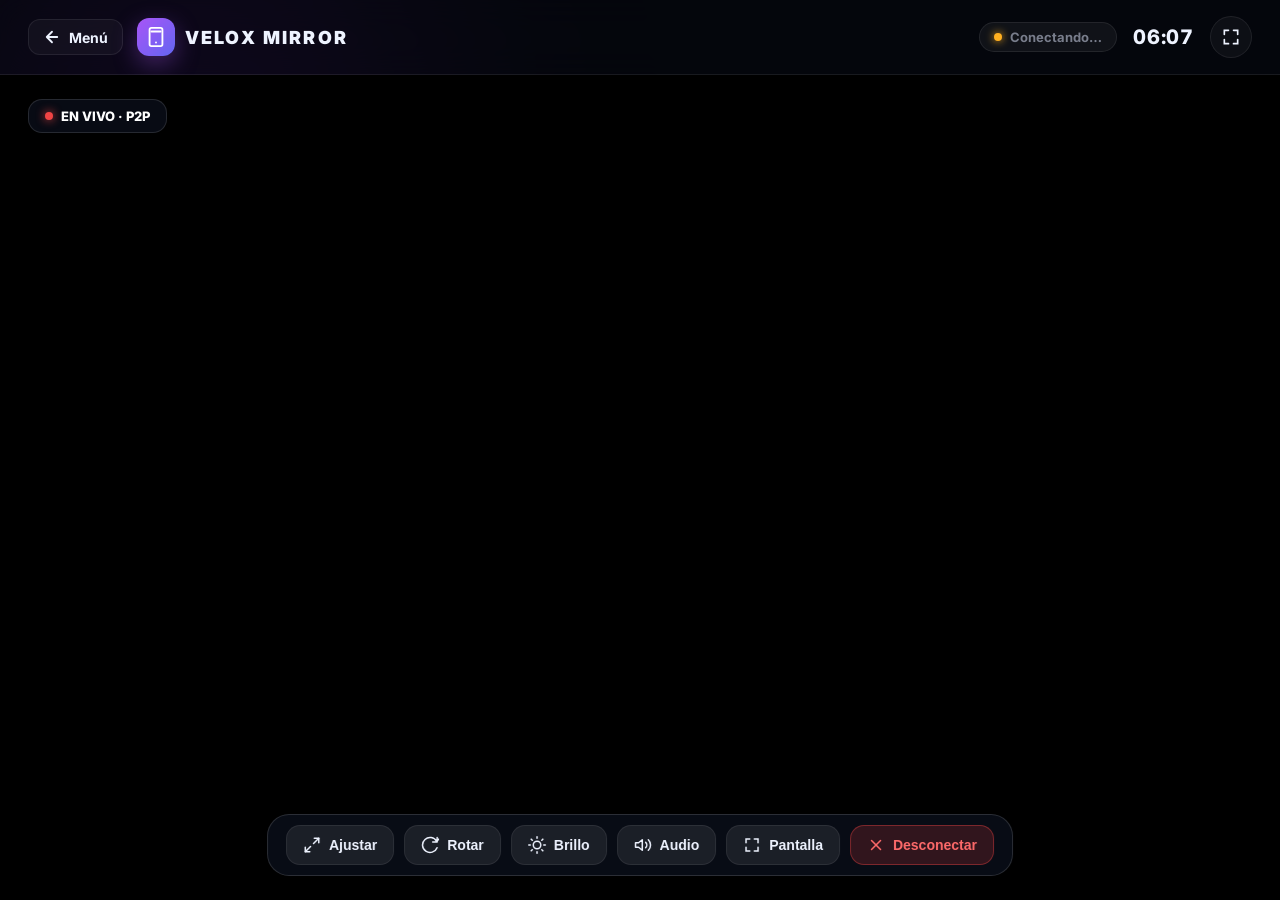
==== compartir.html @ 1353112d "feat: nuevo modulo Compartir Pantalla con WebRTC, QR Code y streaming P2P para Tesla" ====
<!doctype html>
<html lang="es">
<head>
<meta charset="utf-8">
<meta name="viewport" content="width=device-width,initial-scale=1,user-scalable=no">
<title>Compartir Pantalla - VELOX Mirror</title>
<meta name="theme-color" content="#05070d">
<link rel="preconnect" href="https://fonts.googleapis.com">
<link rel="preconnect" href="https://fonts.gstatic.com" crossorigin>
<link href="https://fonts.googleapis.com/css2?family=Inter:wght@400;500;600;700;800;900&display=swap" rel="stylesheet">
<link rel="stylesheet" href="css/compartir.css">
</head>
<body>

<div class="bg-ambient" aria-hidden="true">
  <div class="orb o1"></div>
  <div class="orb o2"></div>
</div>

<div class="app-container">
  <header>
    <div class="brand-group">
      <a href="index.html" class="btn-back" title="Volver al menú principal">
        <svg viewBox="0 0 24 24" fill="none" stroke="currentColor" stroke-width="2.4" stroke-linecap="round" stroke-linejoin="round"><path d="M19 12H5M12 19l-7-7 7-7"/></svg>
        <span>Menú</span>
      </a>
      <div class="brand">
        <div class="brand-logo" aria-hidden="true">
          <svg viewBox="0 0 24 24" fill="none" stroke="#fff" stroke-width="2" stroke-linecap="round" stroke-linejoin="round">
            <rect x="5" y="2" width="14" height="20" rx="2" ry="2"/>
            <path d="M12 18h.01"/>
            <path d="M17 6H7"/>
          </svg>
        </div>
        <div class="brand-title">VELOX MIRROR</div>
      </div>
    </div>

    <div class="hdr-right">
      <div class="status-pill">
        <span class="dot" id="statusDot"></span>
        <span id="statusTxt">Conectando…</span>
      </div>
      <span class="hdr-clock" id="clock">--:--</span>
      <button class="btn-icon" id="btnFullscreen" title="Pantalla completa" aria-label="Pantalla completa">
        <svg viewBox="0 0 24 24" fill="none" stroke="currentColor" stroke-width="2" stroke-linecap="round"><path d="M4 9V4h5M20 9V4h-5M4 15v5h5M20 15v5h-5"/></svg>
      </button>
    </div>
  </header>

  <main>
    <!-- 1. MODO RECEPTOR (PANTALLA DEL TESLA) -->
    <div class="pairing-view" id="pairingView">
      <div class="qr-card">
        <div class="qr-wrapper" id="qrcode"></div>
        <div class="room-code-tag">Código de Sala</div>
        <div class="room-code-val" id="roomCodeVal">TSLA-....</div>
        <button class="btn-copy" id="btnCopyLink" title="Copiar enlace directo">
          <svg viewBox="0 0 24 24" fill="none" stroke="currentColor" stroke-width="2" stroke-linecap="round" stroke-linejoin="round"><rect x="9" y="9" width="13" height="13" rx="2" ry="2"/><path d="M5 15H4a2 2 0 0 1-2-2V4a2 2 0 0 1 2-2h9a2 2 0 0 1 2 2v1"/></svg>
          <span>Copiar Enlace</span>
        </button>
      </div>

      <div class="info-card">
        <h1>Transmite tu celular <span>en tiempo real</span></h1>
        
        <div class="steps-list">
          <div class="step-item">
            <div class="step-num">1</div>
            <div class="step-text">
              <b>Escanea el Código QR</b>
              <p>Apunta con la cámara de tu celular (iPhone o Android) hacia el código en la pantalla.</p>
            </div>
          </div>

          <div class="step-item">
            <div class="step-num">2</div>
            <div class="step-text">
              <b>Presiona "Transmitir Pantalla"</b>
              <p>En el enlace que se abrirá en tu celular, toca el botón de transmisión.</p>
            </div>
          </div>

          <div class="step-item">
            <div class="step-num">3</div>
            <div class="step-text">
              <b>Disfruta en la Consola Central</b>
              <p>Tu pantalla completa se proyectará en vivo con latencia ultrabaja en el Tesla.</p>
            </div>
          </div>
        </div>

        <div class="hotspot-tip">
          <svg viewBox="0 0 24 24" fill="none" stroke="currentColor" stroke-width="2" stroke-linecap="round" stroke-linejoin="round"><path d="M5 12.55a11 11 0 0 1 14.08 0"/><path d="M1.42 9a16 16 0 0 1 21.16 0"/><path d="M8.53 16.11a6 6 0 0 1 6.95 0"/><line x1="12" y1="20" x2="12.01" y2="20"/></svg>
          <span><b>Consejo Pro:</b> Conecta el Wi-Fi del Tesla al punto de acceso (Hotspot) de tu celular para máxima velocidad y cero consumo de datos.</span>
        </div>
      </div>
    </div>

    <!-- 2. REPRODUCTOR DE PANTALLA EN VIVO (TESLA) -->
    <div class="stream-container" id="streamContainer" hidden>
      <div class="live-badge" id="liveHud">
        <span class="dot live"></span>
        <span>EN VIVO · P2P</span>
      </div>

      <div class="video-wrapper">
        <video id="teslaVideo" autoplay playsinline></video>
      </div>

      <div class="stream-overlay" id="streamOverlay">
        <button class="stream-ctrl-btn" id="ctrlFit" title="Alternar entre ajustar al marco o rellenar pantalla">
          <svg viewBox="0 0 24 24" fill="none" stroke="currentColor" stroke-width="2" stroke-linecap="round" stroke-linejoin="round"><polyline points="15 3 21 3 21 9"/><polyline points="9 21 3 21 3 15"/><line x1="21" y1="3" x2="14" y2="10"/><line x1="3" y1="21" x2="10" y2="14"/></svg>
          <span id="ctrlFitTxt">Ajustar</span>
        </button>

        <button class="stream-ctrl-btn" id="ctrlRotate" title="Rotar video (0°, 90°, 180°, 270°)">
          <svg viewBox="0 0 24 24" fill="none" stroke="currentColor" stroke-width="2" stroke-linecap="round" stroke-linejoin="round"><path d="M21.5 2v6h-6M21.34 15.57a10 10 0 1 1-.57-8.38l5.67-5.67"/></svg>
          <span id="ctrlRotateTxt">Rotar</span>
        </button>

        <button class="stream-ctrl-btn" id="ctrlDim" title="Atenuar brillo para conducción nocturna">
          <svg viewBox="0 0 24 24" fill="none" stroke="currentColor" stroke-width="2" stroke-linecap="round" stroke-linejoin="round"><circle cx="12" cy="12" r="5"/><path d="M12 1v2M12 21v2M4.22 4.22l1.42 1.42M18.36 18.36l1.42 1.42M1 12h2M21 12h2M4.22 19.78l1.42-1.42M18.36 5.64l1.42-1.42"/></svg>
          <span id="ctrlDimTxt">Brillo</span>
        </button>

        <button class="stream-ctrl-btn" id="ctrlAudio" title="Silenciar / Activar audio del video">
          <svg viewBox="0 0 24 24" fill="none" stroke="currentColor" stroke-width="2" stroke-linecap="round" stroke-linejoin="round"><polygon points="11 5 6 9 2 9 2 15 6 15 11 19 11 5"/><path d="M19.07 4.93a10 10 0 0 1 0 14.14M15.54 8.46a5 5 0 0 1 0 7.07"/></svg>
          <span id="ctrlAudioTxt">Audio</span>
        </button>

        <button class="stream-ctrl-btn" id="ctrlFullscreen" title="Pantalla completa">
          <svg viewBox="0 0 24 24" fill="none" stroke="currentColor" stroke-width="2" stroke-linecap="round"><path d="M4 9V4h5M20 9V4h-5M4 15v5h5M20 15v5h-5"/></svg>
          <span>Pantalla</span>
        </button>

        <button class="stream-ctrl-btn danger" id="ctrlDisconnect" title="Desconectar y volver a vincular">
          <svg viewBox="0 0 24 24" fill="none" stroke="currentColor" stroke-width="2" stroke-linecap="round"><line x1="18" y1="6" x2="6" y2="18"/><line x1="6" y1="6" x2="18" y2="18"/></svg>
          <span>Desconectar</span>
        </button>
      </div>
    </div>

    <!-- 3. MODO TRANSMISOR (CELULAR / MOBILE SENDER) -->
    <div class="sender-view" id="senderView" hidden>
      <div class="sender-card">
        <div class="sender-target" id="targetCodeBadge">Tesla: TSLA-....</div>
        <h2>Compartir con Tesla</h2>
        <p>Tu pantalla completa se transmitirá en vivo hacia la consola de tu auto.</p>

        <div class="opt-box">
          <div class="opt-row">
            <span>Calidad de Video</span>
            <select id="optQuality">
              <option value="1080">1080p · 60 FPS (Máxima)</option>
              <option value="720" selected>720p · 30 FPS (Fluida)</option>
              <option value="480">480p · 30 FPS (Bajo consumo)</option>
            </select>
          </div>

          <div class="opt-row">
            <span>Compartir Audio</span>
            <label class="switch">
              <input type="checkbox" id="optAudio" checked>
              <span class="slider"></span>
            </label>
          </div>
        </div>

        <button class="btn-big-action" id="btnStartShare">
          <svg viewBox="0 0 24 24" fill="none" stroke="currentColor" stroke-width="2.4" stroke-linecap="round" stroke-linejoin="round">
            <circle cx="12" cy="12" r="10"/>
            <polygon points="10 8 16 12 10 16 10 8" fill="currentColor"/>
          </svg>
          <span>Iniciar Transmisión</span>
        </button>

        <div id="broadcastStatus" style="margin-top: 14px; font-weight: 700; color: #ff6b6b;" hidden>
          <span class="dot live" style="display:inline-block; vertical-align: middle; margin-right: 6px;"></span>
          Transmitiendo: <span id="shareTimer" style="font-variant-numeric: tabular-nums;">00:00</span>
        </div>

        <video id="senderPreview" class="sender-preview" autoplay playsinline muted hidden></video>
      </div>
    </div>
  </main>
</div>

<!-- Librerías locales para máxima confiabilidad -->
<script src="js/qrcode.min.js"></script>
<script src="js/peerjs.min.js"></script>
<script src="js/compartir.js"></script>
</body>
</html>
---- css/compartir.css ----
:root {
  --bg: #05070d;
  --bg-2: #090e1a;
  --panel: rgba(255, 255, 255, 0.04);
  --panel-2: rgba(18, 24, 38, 0.85);
  --line: rgba(255, 255, 255, 0.08);
  --txt: #eef3ff;
  --mut: rgba(226, 234, 255, 0.5);
  --p1: #a855f7;
  --p2: #6366f1;
  --cyan: #00f2fe;
  --green: #10b981;
  --red: #ef4444;
}

* {
  box-sizing: border-box;
  margin: 0;
  padding: 0;
  -webkit-tap-highlight-color: transparent;
}

html, body {
  height: 100%;
  width: 100%;
  background: var(--bg);
  color: var(--txt);
  font-family: 'Inter', system-ui, -apple-system, sans-serif;
  overflow: hidden;
  user-select: none;
  -webkit-user-select: none;
}

/* Background Ambient Orbs */
.bg-ambient {
  position: fixed;
  inset: 0;
  z-index: 0;
  overflow: hidden;
  pointer-events: none;
}
.orb {
  position: absolute;
  border-radius: 50%;
  filter: blur(120px);
  opacity: 0.4;
}
.orb.o1 {
  width: 50vw;
  height: 50vw;
  left: -10vw;
  top: -15vw;
  background: radial-gradient(circle, #7e22ce 0%, transparent 70%);
}
.orb.o2 {
  width: 50vw;
  height: 50vw;
  right: -10vw;
  bottom: -15vw;
  background: radial-gradient(circle, #2563eb 0%, transparent 70%);
}

.app-container {
  position: relative;
  z-index: 1;
  height: 100%;
  display: flex;
  flex-direction: column;
}

/* Header */
header {
  display: flex;
  align-items: center;
  justify-content: space-between;
  padding: 16px 28px;
  background: rgba(5, 7, 13, 0.65);
  backdrop-filter: blur(16px);
  border-bottom: 1px solid var(--line);
  flex-shrink: 0;
}
.brand-group {
  display: flex;
  align-items: center;
  gap: 14px;
}
.btn-back {
  display: flex;
  align-items: center;
  gap: 8px;
  padding: 8px 14px;
  border-radius: 12px;
  background: var(--panel);
  border: 1px solid var(--line);
  color: var(--txt);
  text-decoration: none;
  font-size: 14px;
  font-weight: 700;
  transition: background .15s, transform .12s;
}
.btn-back:hover { background: rgba(255,255,255,0.08); }
.btn-back:active { transform: scale(0.96); }
.btn-back svg { width: 18px; height: 18px; }

.brand {
  display: flex;
  align-items: center;
  gap: 10px;
}
.brand-logo {
  width: 38px;
  height: 38px;
  border-radius: 12px;
  display: grid;
  place-items: center;
  background: linear-gradient(135deg, var(--p1), var(--p2));
  box-shadow: 0 8px 24px rgba(168, 85, 247, 0.35);
}
.brand-logo svg { width: 22px; height: 22px; }
.brand-title {
  font-size: 18px;
  font-weight: 900;
  letter-spacing: 0.12em;
}

.hdr-right {
  display: flex;
  align-items: center;
  gap: 16px;
}
.status-pill {
  display: flex;
  align-items: center;
  gap: 8px;
  padding: 6px 14px;
  border-radius: 999px;
  background: rgba(255, 255, 255, 0.05);
  border: 1px solid var(--line);
  font-size: 13px;
  font-weight: 700;
  color: var(--mut);
}
.dot {
  width: 8px;
  height: 8px;
  border-radius: 50%;
  background: #ffb020;
  box-shadow: 0 0 8px #ffb020;
}
.dot.ok { background: var(--green); box-shadow: 0 0 10px var(--green); }
.dot.live { background: var(--red); box-shadow: 0 0 10px var(--red); animation: pulseDot 1.5s infinite; }
@keyframes pulseDot { 0%, 100% { opacity: 1; } 50% { opacity: 0.4; } }

.hdr-clock {
  font-size: 20px;
  font-weight: 800;
  font-variant-numeric: tabular-nums;
  letter-spacing: 0.04em;
}

.btn-icon {
  width: 42px;
  height: 42px;
  border-radius: 50%;
  border: 1px solid var(--line);
  background: var(--panel);
  color: var(--txt);
  display: grid;
  place-items: center;
  cursor: pointer;
  transition: transform .12s, background .15s;
}
.btn-icon:hover { background: rgba(255,255,255,0.1); }
.btn-icon:active { transform: scale(0.92); }
.btn-icon svg { width: 20px; height: 20px; }

/* Main Stage */
main {
  flex: 1;
  position: relative;
  display: flex;
  align-items: center;
  justify-content: center;
  overflow: hidden;
}

/* ----------------------------------------------------
   MODO RECEPTOR (TESLA) - PANTALLA DE EMPAREJAMIENTO
   ---------------------------------------------------- */
.pairing-view {
  width: 100%;
  max-width: 960px;
  padding: 24px;
  display: grid;
  grid-template-columns: 360px 1fr;
  gap: 36px;
  align-items: center;
  animation: fadeIn .3s ease-out;
}
@keyframes fadeIn { from { opacity: 0; transform: translateY(10px); } to { opacity: 1; transform: translateY(0); } }

.qr-card {
  display: flex;
  flex-direction: column;
  align-items: center;
  text-align: center;
  padding: 28px 24px;
  border-radius: 28px;
  background: var(--panel-2);
  border: 1px solid rgba(255, 255, 255, 0.12);
  box-shadow: 0 30px 60px -15px rgba(0, 0, 0, 0.7);
  position: relative;
}
.qr-wrapper {
  background: #ffffff;
  padding: 16px;
  border-radius: 20px;
  box-shadow: 0 8px 30px rgba(0, 0, 0, 0.4);
  margin-bottom: 20px;
  display: grid;
  place-items: center;
  min-width: 220px;
  min-height: 220px;
}
.room-code-tag {
  font-size: 13px;
  font-weight: 700;
  color: var(--mut);
  text-transform: uppercase;
  letter-spacing: 0.1em;
}
.room-code-val {
  font-size: 32px;
  font-weight: 900;
  letter-spacing: 0.18em;
  color: #fff;
  margin: 4px 0 14px;
  font-variant-numeric: tabular-nums;
  background: linear-gradient(135deg, #fff, #c084fc);
  -webkit-background-clip: text;
  -webkit-text-fill-color: transparent;
}
.btn-copy {
  display: inline-flex;
  align-items: center;
  gap: 8px;
  padding: 10px 18px;
  border-radius: 14px;
  background: rgba(255, 255, 255, 0.08);
  border: 1px solid var(--line);
  color: var(--txt);
  font-size: 14px;
  font-weight: 700;
  cursor: pointer;
  transition: background .15s, transform .12s;
}
.btn-copy:hover { background: rgba(255, 255, 255, 0.14); }
.btn-copy:active { transform: scale(0.95); }
.btn-copy svg { width: 16px; height: 16px; }

/* Pairing Instructions */
.info-card {
  display: flex;
  flex-direction: column;
  gap: 20px;
}
.info-card h1 {
  font-size: clamp(28px, 3.2vw, 42px);
  font-weight: 900;
  line-height: 1.15;
  letter-spacing: -0.02em;
}
.info-card h1 span {
  background: linear-gradient(135deg, var(--p1), var(--cyan));
  -webkit-background-clip: text;
  -webkit-text-fill-color: transparent;
}
.steps-list {
  display: flex;
  flex-direction: column;
  gap: 14px;
}
.step-item {
  display: flex;
  align-items: flex-start;
  gap: 16px;
  padding: 14px 18px;
  border-radius: 18px;
  background: rgba(255, 255, 255, 0.035);
  border: 1px solid var(--line);
}
.step-num {
  width: 32px;
  height: 32px;
  border-radius: 10px;
  display: grid;
  place-items: center;
  background: linear-gradient(135deg, var(--p1), var(--p2));
  color: #fff;
  font-weight: 900;
  font-size: 15px;
  flex-shrink: 0;
}
.step-text b {
  display: block;
  font-size: 15px;
  font-weight: 800;
  margin-bottom: 2px;
}
.step-text p {
  font-size: 13px;
  color: var(--mut);
  line-height: 1.4;
}

.hotspot-tip {
  display: flex;
  align-items: center;
  gap: 12px;
  padding: 12px 18px;
  border-radius: 16px;
  background: rgba(168, 85, 247, 0.1);
  border: 1px solid rgba(168, 85, 247, 0.3);
  font-size: 13px;
  color: #d8b4fe;
  font-weight: 600;
}
.hotspot-tip svg { width: 22px; height: 22px; flex-shrink: 0; }

/* ----------------------------------------------------
   MODO RECEPTOR (TESLA) - REPRODUCTOR EN VIVO
   ---------------------------------------------------- */
.stream-container {
  position: absolute;
  inset: 0;
  display: flex;
  align-items: center;
  justify-content: center;
  background: #000;
  z-index: 10;
}
.video-wrapper {
  position: relative;
  width: 100%;
  height: 100%;
  display: flex;
  align-items: center;
  justify-content: center;
  overflow: hidden;
}
video#teslaVideo {
  max-width: 100%;
  max-height: 100%;
  width: 100%;
  height: 100%;
  object-fit: contain;
  background: #000;
  transition: transform .25s cubic-bezier(.2,.8,.2,1);
}

/* Floating Tesla Overlay Controls */
.stream-overlay {
  position: absolute;
  bottom: 24px;
  left: 50%;
  transform: translateX(-50%);
  display: flex;
  align-items: center;
  gap: 10px;
  padding: 10px 18px;
  border-radius: 22px;
  background: rgba(10, 14, 24, 0.88);
  backdrop-filter: blur(20px);
  border: 1px solid rgba(255, 255, 255, 0.14);
  box-shadow: 0 20px 40px rgba(0, 0, 0, 0.7);
  z-index: 20;
  transition: opacity .3s, transform .3s;
}
.stream-overlay.idle-hidden {
  opacity: 0;
  transform: translate(-50%, 15px);
  pointer-events: none;
}
.stream-ctrl-btn {
  display: flex;
  align-items: center;
  gap: 8px;
  padding: 10px 16px;
  border-radius: 14px;
  background: rgba(255, 255, 255, 0.08);
  border: 1px solid var(--line);
  color: var(--txt);
  font-size: 14px;
  font-weight: 700;
  cursor: pointer;
  transition: background .15s, transform .12s;
}
.stream-ctrl-btn:hover { background: rgba(255, 255, 255, 0.16); }
.stream-ctrl-btn:active { transform: scale(0.94); }
.stream-ctrl-btn svg { width: 18px; height: 18px; }
.stream-ctrl-btn.danger {
  background: rgba(239, 68, 68, 0.18);
  border-color: rgba(239, 68, 68, 0.4);
  color: #ff6b6b;
}

.live-badge {
  position: absolute;
  top: 24px;
  left: 28px;
  display: flex;
  align-items: center;
  gap: 8px;
  padding: 8px 16px;
  border-radius: 14px;
  background: rgba(10, 14, 24, 0.85);
  backdrop-filter: blur(14px);
  border: 1px solid rgba(255, 255, 255, 0.12);
  font-size: 13px;
  font-weight: 800;
  color: #fff;
  z-index: 20;
}

/* ----------------------------------------------------
   MODO TRANSMISOR (CELULAR / MOBILE SENDER)
   ---------------------------------------------------- */
.sender-view {
  width: 100%;
  max-width: 480px;
  padding: 24px 20px;
  display: flex;
  flex-direction: column;
  gap: 20px;
  margin: auto;
}
.sender-card {
  padding: 24px;
  border-radius: 28px;
  background: var(--panel-2);
  border: 1px solid rgba(255, 255, 255, 0.1);
  box-shadow: 0 20px 50px rgba(0, 0, 0, 0.6);
  text-align: center;
}
.sender-target {
  display: inline-flex;
  align-items: center;
  gap: 8px;
  padding: 6px 14px;
  border-radius: 999px;
  background: rgba(168, 85, 247, 0.16);
  border: 1px solid rgba(168, 85, 247, 0.35);
  color: #d8b4fe;
  font-size: 13px;
  font-weight: 800;
  margin-bottom: 12px;
}
.sender-card h2 {
  font-size: 26px;
  font-weight: 900;
  letter-spacing: -0.02em;
}
.sender-card p {
  font-size: 14px;
  color: var(--mut);
  margin-top: 6px;
}

.opt-box {
  margin: 20px 0;
  display: flex;
  flex-direction: column;
  gap: 12px;
  text-align: left;
}
.opt-row {
  display: flex;
  align-items: center;
  justify-content: space-between;
  padding: 12px 14px;
  border-radius: 14px;
  background: rgba(255, 255, 255, 0.04);
  border: 1px solid var(--line);
  font-size: 14px;
  font-weight: 600;
}
.opt-row select {
  background: #111726;
  border: 1px solid rgba(255, 255, 255, 0.15);
  color: #fff;
  padding: 6px 10px;
  border-radius: 10px;
  font-size: 13px;
  font-weight: 700;
}
.switch {
  position: relative;
  display: inline-block;
  width: 44px;
  height: 24px;
}
.switch input { opacity: 0; width: 0; height: 0; }
.slider {
  position: absolute; cursor: pointer; inset: 0;
  background: rgba(255, 255, 255, 0.15);
  transition: .2s; border-radius: 24px;
}
.slider:before {
  position: absolute; content: ""; height: 18px; width: 18px; left: 3px; bottom: 3px;
  background: white; transition: .2s; border-radius: 50%;
}
input:checked + .slider { background: var(--p1); }
input:checked + .slider:before { transform: translateX(20px); }

.btn-big-action {
  width: 100%;
  height: 64px;
  border-radius: 20px;
  border: none;
  background: linear-gradient(135deg, var(--p1), var(--p2));
  color: #ffffff;
  font-size: 18px;
  font-weight: 900;
  letter-spacing: 0.02em;
  display: flex;
  align-items: center;
  justify-content: center;
  gap: 10px;
  box-shadow: 0 14px 34px rgba(168, 85, 247, 0.45);
  cursor: pointer;
  transition: transform .12s, box-shadow .15s;
}
.btn-big-action:hover { box-shadow: 0 18px 40px rgba(168, 85, 247, 0.6); }
.btn-big-action:active { transform: scale(0.97); }
.btn-big-action svg { width: 24px; height: 24px; }
.btn-big-action.stopping {
  background: linear-gradient(135deg, #ef4444, #dc2626);
  box-shadow: 0 14px 34px rgba(239, 68, 68, 0.45);
}

.sender-preview {
  margin-top: 14px;
  width: 100%;
  max-height: 180px;
  border-radius: 14px;
  background: #000;
  object-fit: contain;
  border: 1px solid var(--line);
}

/* Toast */
.toast-msg {
  position: fixed;
  left: 50%;
  top: 20px;
  transform: translateX(-50%);
  padding: 12px 22px;
  border-radius: 16px;
  background: rgba(18, 24, 38, 0.95);
  border: 1px solid var(--line);
  font-size: 14px;
  font-weight: 700;
  box-shadow: 0 16px 40px rgba(0, 0, 0, 0.6);
  z-index: 100;
  animation: fadeIn .2s ease-out;
}

@media (max-width: 820px) {
  body { overflow: auto; }
  .pairing-view { grid-template-columns: 1fr; gap: 24px; padding: 16px; }
  .qr-card { padding: 20px; }
  .info-card h1 { font-size: 26px; }
  .stream-overlay { bottom: 12px; width: calc(100vw - 24px); justify-content: center; flex-wrap: wrap; }
}
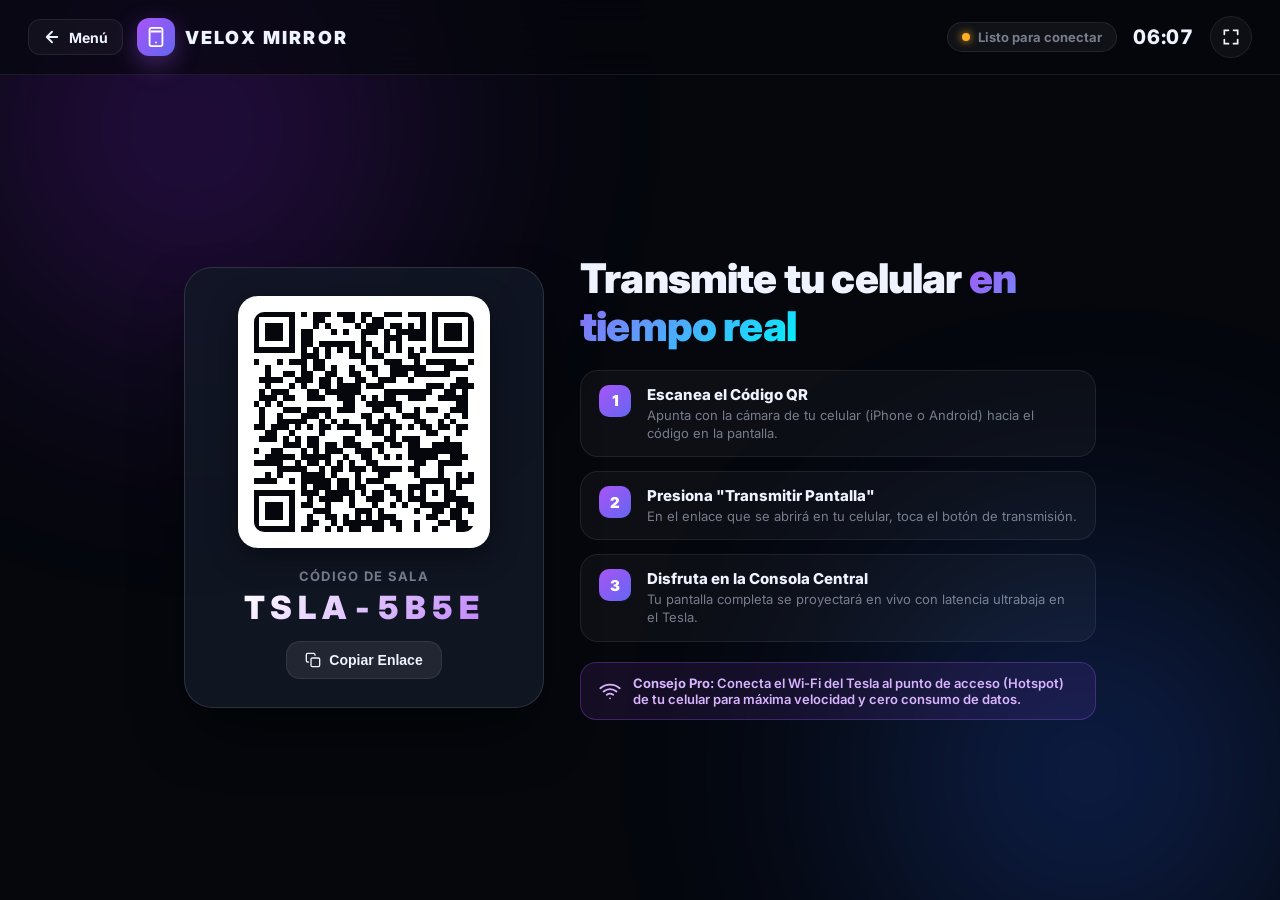
==== commit 8357d1a5: "Feat: Soporte para iPhone en Compartir Pantalla con modo Camara en vivo y deteccion automatica de iO" ====
--- a/compartir.html
+++ b/compartir.html
@@ -145,10 +145,27 @@
     <div class="sender-view" id="senderView" hidden>
       <div class="sender-card">
         <div class="sender-target" id="targetCodeBadge">Tesla: TSLA-....</div>
-        <h2>Compartir con Tesla</h2>
-        <p>Tu pantalla completa se transmitirá en vivo hacia la consola de tu auto.</p>
+        <h2 id="senderTitle">Compartir con Tesla</h2>
+        <p id="senderSubtitle">Transmite en tiempo real hacia la consola de tu auto.</p>
+
+        <div class="ios-alert-card" id="iosAlertCard" hidden>
+          <div class="ios-alert-hdr">
+            <svg viewBox="0 0 24 24" fill="none" stroke="#f59e0b" stroke-width="2.2" stroke-linecap="round" stroke-linejoin="round"><path d="M10.29 3.86L1.82 18a2 2 0 0 0 1.71 3h16.94a2 2 0 0 0 1.71-3L13.71 3.86a2 2 0 0 0-3.42 0z"/><line x1="12" y1="9" x2="12" y2="13"/><line x1="12" y1="17" x2="12.01" y2="17"/></svg>
+            <span>Aviso para iPhone (iOS)</span>
+          </div>
+          <p>Apple no permite que ningún navegador web grabe otras apps en iOS. Para vincular con el auto, transmite tu <b>Cámara en vivo (Dashcam/Espejo)</b>. Para pantalla completa en iOS se requiere una app de App Store.</p>
+        </div>
 
         <div class="opt-box">
+          <div class="opt-row">
+            <span>Fuente a Transmitir</span>
+            <select id="optSource">
+              <option value="screen">Pantalla Completa (Android / PC)</option>
+              <option value="camera-back">Cámara Trasera (Compatible iPhone)</option>
+              <option value="camera-front">Cámara Frontal (Compatible iPhone)</option>
+            </select>
+          </div>
+
           <div class="opt-row">
             <span>Calidad de Video</span>
             <select id="optQuality">
@@ -172,7 +189,7 @@
             <circle cx="12" cy="12" r="10"/>
             <polygon points="10 8 16 12 10 16 10 8" fill="currentColor"/>
           </svg>
-          <span>Iniciar Transmisión</span>
+          <span id="btnStartTxt">Iniciar Transmisión</span>
         </button>
 
         <div id="broadcastStatus" style="margin-top: 14px; font-weight: 700; color: #ff6b6b;" hidden>
--- a/css/compartir.css
+++ b/css/compartir.css
@@ -31,6 +31,17 @@
   -webkit-user-select: none;
 }
 
+/* Regla universal para atributos hidden */
+[hidden],
+.stream-container[hidden],
+.pairing-view[hidden],
+.sender-view[hidden],
+.sender-preview[hidden],
+.toast-msg[hidden] {
+  display: none !important;
+}
+
+
 /* Background Ambient Orbs */
 .bg-ambient {
   position: fixed;
@@ -181,7 +192,8 @@
   display: flex;
   align-items: center;
   justify-content: center;
-  overflow: hidden;
+  overflow-y: auto;
+  overflow-x: hidden;
 }
 
 /* ----------------------------------------------------
@@ -217,10 +229,20 @@
   border-radius: 20px;
   box-shadow: 0 8px 30px rgba(0, 0, 0, 0.4);
   margin-bottom: 20px;
-  display: grid;
-  place-items: center;
-  min-width: 220px;
-  min-height: 220px;
+  display: flex;
+  align-items: center;
+  justify-content: center;
+  min-width: 252px;
+  min-height: 252px;
+  position: relative;
+}
+.qr-wrapper canvas,
+.qr-wrapper img,
+.qr-wrapper svg {
+  display: block;
+  max-width: 100%;
+  height: auto;
+  border-radius: 10px;
 }
 .room-code-tag {
   font-size: 13px;
@@ -339,6 +361,9 @@
   background: #000;
   z-index: 10;
 }
+.stream-container[hidden] {
+  display: none !important;
+}
 .video-wrapper {
   position: relative;
   width: 100%;
@@ -464,6 +489,38 @@
   font-size: 14px;
   color: var(--mut);
   margin-top: 6px;
+}
+
+.ios-alert-card {
+  margin: 16px 0 6px;
+  padding: 14px 16px;
+  border-radius: 18px;
+  background: rgba(245, 158, 11, 0.09);
+  border: 1px solid rgba(245, 158, 11, 0.28);
+  text-align: left;
+  font-size: 13px;
+  line-height: 1.45;
+  color: #fef3c7;
+}
+.ios-alert-hdr {
+  display: flex;
+  align-items: center;
+  gap: 8px;
+  font-weight: 800;
+  color: #f59e0b;
+  margin-bottom: 6px;
+  font-size: 13px;
+}
+.ios-alert-hdr svg {
+  width: 18px;
+  height: 18px;
+  flex-shrink: 0;
+}
+.ios-alert-card p {
+  font-size: 12.5px;
+  color: rgba(254, 243, 199, 0.9);
+  margin: 0;
+  line-height: 1.45;
 }
 
 .opt-box {
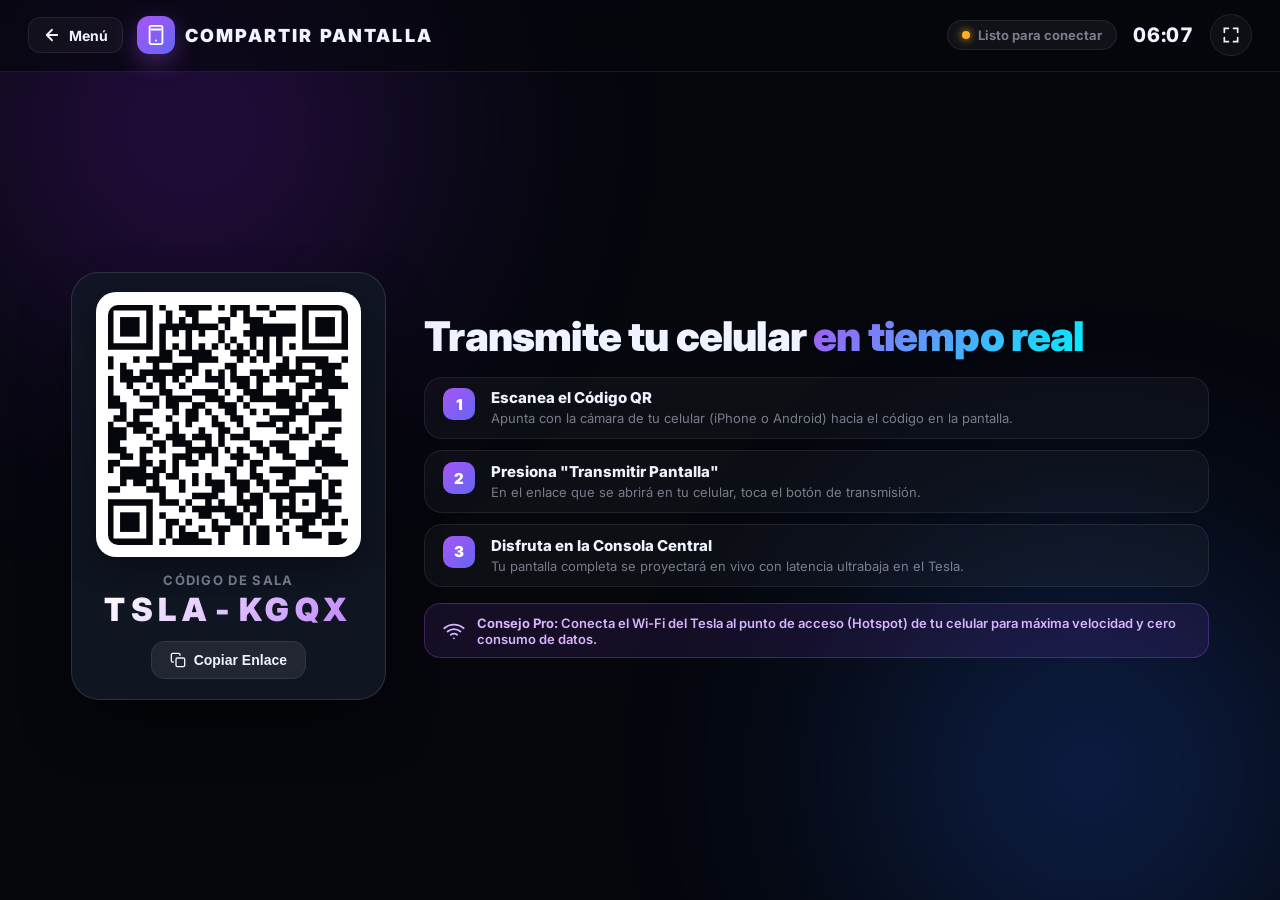
==== commit 86723d4f: "feat: renombrar la app a MENU con icono de 4 cuadrados Cambia el nombre visible en todas las paginas" ====
--- a/compartir.html
+++ b/compartir.html
@@ -2,8 +2,14 @@
 <html lang="es">
 <head>
 <meta charset="utf-8">
+<link rel="icon" href="icono.svg" type="image/svg+xml">
+<link rel="icon" href="icono-32.png" sizes="32x32" type="image/png">
+<link rel="icon" href="icono-192.png" sizes="192x192" type="image/png">
+<link rel="apple-touch-icon" href="icono-180.png">
+<link rel="manifest" href="manifest.webmanifest">
+<meta name="application-name" content="MENÚ">
 <meta name="viewport" content="width=device-width,initial-scale=1,user-scalable=no">
-<title>Compartir Pantalla - VELOX Mirror</title>
+<title>Compartir Pantalla · MENÚ</title>
 <meta name="theme-color" content="#05070d">
 <link rel="preconnect" href="https://fonts.googleapis.com">
 <link rel="preconnect" href="https://fonts.gstatic.com" crossorigin>
@@ -32,7 +38,7 @@
             <path d="M17 6H7"/>
           </svg>
         </div>
-        <div class="brand-title">VELOX MIRROR</div>
+        <div class="brand-title">COMPARTIR PANTALLA</div>
       </div>
     </div>
 
--- a/css/compartir.css
+++ b/css/compartir.css
@@ -74,7 +74,8 @@
 .app-container {
   position: relative;
   z-index: 1;
-  height: 100%;
+  height: 100vh;
+  height: 100dvh;
   display: flex;
   flex-direction: column;
 }
@@ -84,7 +85,7 @@
   display: flex;
   align-items: center;
   justify-content: space-between;
-  padding: 16px 28px;
+  padding: clamp(8px, 1.6vh, 16px) clamp(14px, 2.4vw, 28px);
   background: rgba(5, 7, 13, 0.65);
   backdrop-filter: blur(16px);
   border-bottom: 1px solid var(--line);
@@ -185,6 +186,9 @@
 .btn-icon:active { transform: scale(0.92); }
 .btn-icon svg { width: 20px; height: 20px; }
 
+/* En vivo el video usa toda el área: el encabezado le quitaría altura */
+body.en-vivo header { display: none; }
+
 /* Main Stage */
 main {
   flex: 1;
@@ -200,12 +204,14 @@
    MODO RECEPTOR (TESLA) - PANTALLA DE EMPAREJAMIENTO
    ---------------------------------------------------- */
 .pairing-view {
+  --qr: clamp(130px, 34vh, 240px);
   width: 100%;
-  max-width: 960px;
-  padding: 24px;
+  max-width: 1200px;
+  margin: auto; /* centra sin recortar la parte superior si falta altura */
+  padding: clamp(10px, 2.4vh, 24px) clamp(14px, 2.4vw, 32px);
   display: grid;
-  grid-template-columns: 360px 1fr;
-  gap: 36px;
+  grid-template-columns: auto minmax(0, 1fr);
+  gap: clamp(18px, 3vw, 40px);
   align-items: center;
   animation: fadeIn .3s ease-out;
 }
@@ -216,7 +222,7 @@
   flex-direction: column;
   align-items: center;
   text-align: center;
-  padding: 28px 24px;
+  padding: clamp(12px, 2.2vh, 28px) clamp(14px, 2vw, 24px);
   border-radius: 28px;
   background: var(--panel-2);
   border: 1px solid rgba(255, 255, 255, 0.12);
@@ -225,21 +231,20 @@
 }
 .qr-wrapper {
   background: #ffffff;
-  padding: 16px;
+  padding: clamp(8px, 1.4vh, 16px);
   border-radius: 20px;
   box-shadow: 0 8px 30px rgba(0, 0, 0, 0.4);
-  margin-bottom: 20px;
+  margin-bottom: clamp(8px, 1.6vh, 20px);
   display: flex;
   align-items: center;
   justify-content: center;
-  min-width: 252px;
-  min-height: 252px;
   position: relative;
 }
 .qr-wrapper canvas,
 .qr-wrapper img,
 .qr-wrapper svg {
   display: block;
+  width: var(--qr);
   max-width: 100%;
   height: auto;
   border-radius: 10px;
@@ -252,11 +257,11 @@
   letter-spacing: 0.1em;
 }
 .room-code-val {
-  font-size: 32px;
+  font-size: clamp(20px, 4vh, 32px);
   font-weight: 900;
   letter-spacing: 0.18em;
   color: #fff;
-  margin: 4px 0 14px;
+  margin: 2px 0 clamp(6px, 1.4vh, 14px);
   font-variant-numeric: tabular-nums;
   background: linear-gradient(135deg, #fff, #c084fc);
   -webkit-background-clip: text;
@@ -284,10 +289,10 @@
 .info-card {
   display: flex;
   flex-direction: column;
-  gap: 20px;
+  gap: clamp(8px, 1.8vh, 20px);
 }
 .info-card h1 {
-  font-size: clamp(28px, 3.2vw, 42px);
+  font-size: clamp(22px, min(3.2vw, 5.4vh), 42px);
   font-weight: 900;
   line-height: 1.15;
   letter-spacing: -0.02em;
@@ -300,13 +305,13 @@
 .steps-list {
   display: flex;
   flex-direction: column;
-  gap: 14px;
+  gap: clamp(6px, 1.2vh, 14px);
 }
 .step-item {
   display: flex;
   align-items: flex-start;
   gap: 16px;
-  padding: 14px 18px;
+  padding: clamp(7px, 1.2vh, 14px) 18px;
   border-radius: 18px;
   background: rgba(255, 255, 255, 0.035);
   border: 1px solid var(--line);
@@ -339,7 +344,7 @@
   display: flex;
   align-items: center;
   gap: 12px;
-  padding: 12px 18px;
+  padding: clamp(7px, 1.2vh, 12px) 18px;
   border-radius: 16px;
   background: rgba(168, 85, 247, 0.1);
   border: 1px solid rgba(168, 85, 247, 0.3);
@@ -373,9 +378,9 @@
   justify-content: center;
   overflow: hidden;
 }
+/* compartir.js intercambia ancho y alto al rotar para que el video quepa */
 video#teslaVideo {
-  max-width: 100%;
-  max-height: 100%;
+  flex-shrink: 0;
   width: 100%;
   height: 100%;
   object-fit: contain;
@@ -389,8 +394,12 @@
   bottom: 24px;
   left: 50%;
   transform: translateX(-50%);
-  display: flex;
-  align-items: center;
+  width: max-content;
+  max-width: calc(100% - 24px);
+  display: flex;
+  flex-wrap: wrap;
+  align-items: center;
+  justify-content: center;
   gap: 10px;
   padding: 10px 18px;
   border-radius: 22px;
@@ -622,10 +631,34 @@
   animation: fadeIn .2s ease-out;
 }
 
+/* Medidas reales del área del navegador: se activa con ?medidas=1 */
+.medidas {
+  position: fixed;
+  right: 12px;
+  bottom: 12px;
+  z-index: 100;
+  padding: 8px 12px;
+  border-radius: 10px;
+  background: rgba(0, 0, 0, 0.82);
+  color: #fff;
+  font-size: 14px;
+  font-weight: 700;
+  font-variant-numeric: tabular-nums;
+}
+
+/* Área baja: el navegador del Tesla no usa toda la altura física */
+@media (max-height: 680px) {
+  .step-text p { display: none; }
+  .step-text b { margin-bottom: 0; }
+}
+@media (max-height: 520px) {
+  .hotspot-tip { display: none; }
+}
+
 @media (max-width: 820px) {
   body { overflow: auto; }
   .pairing-view { grid-template-columns: 1fr; gap: 24px; padding: 16px; }
   .qr-card { padding: 20px; }
   .info-card h1 { font-size: 26px; }
-  .stream-overlay { bottom: 12px; width: calc(100vw - 24px); justify-content: center; flex-wrap: wrap; }
-}
+  .stream-overlay { bottom: 12px; }
+}
